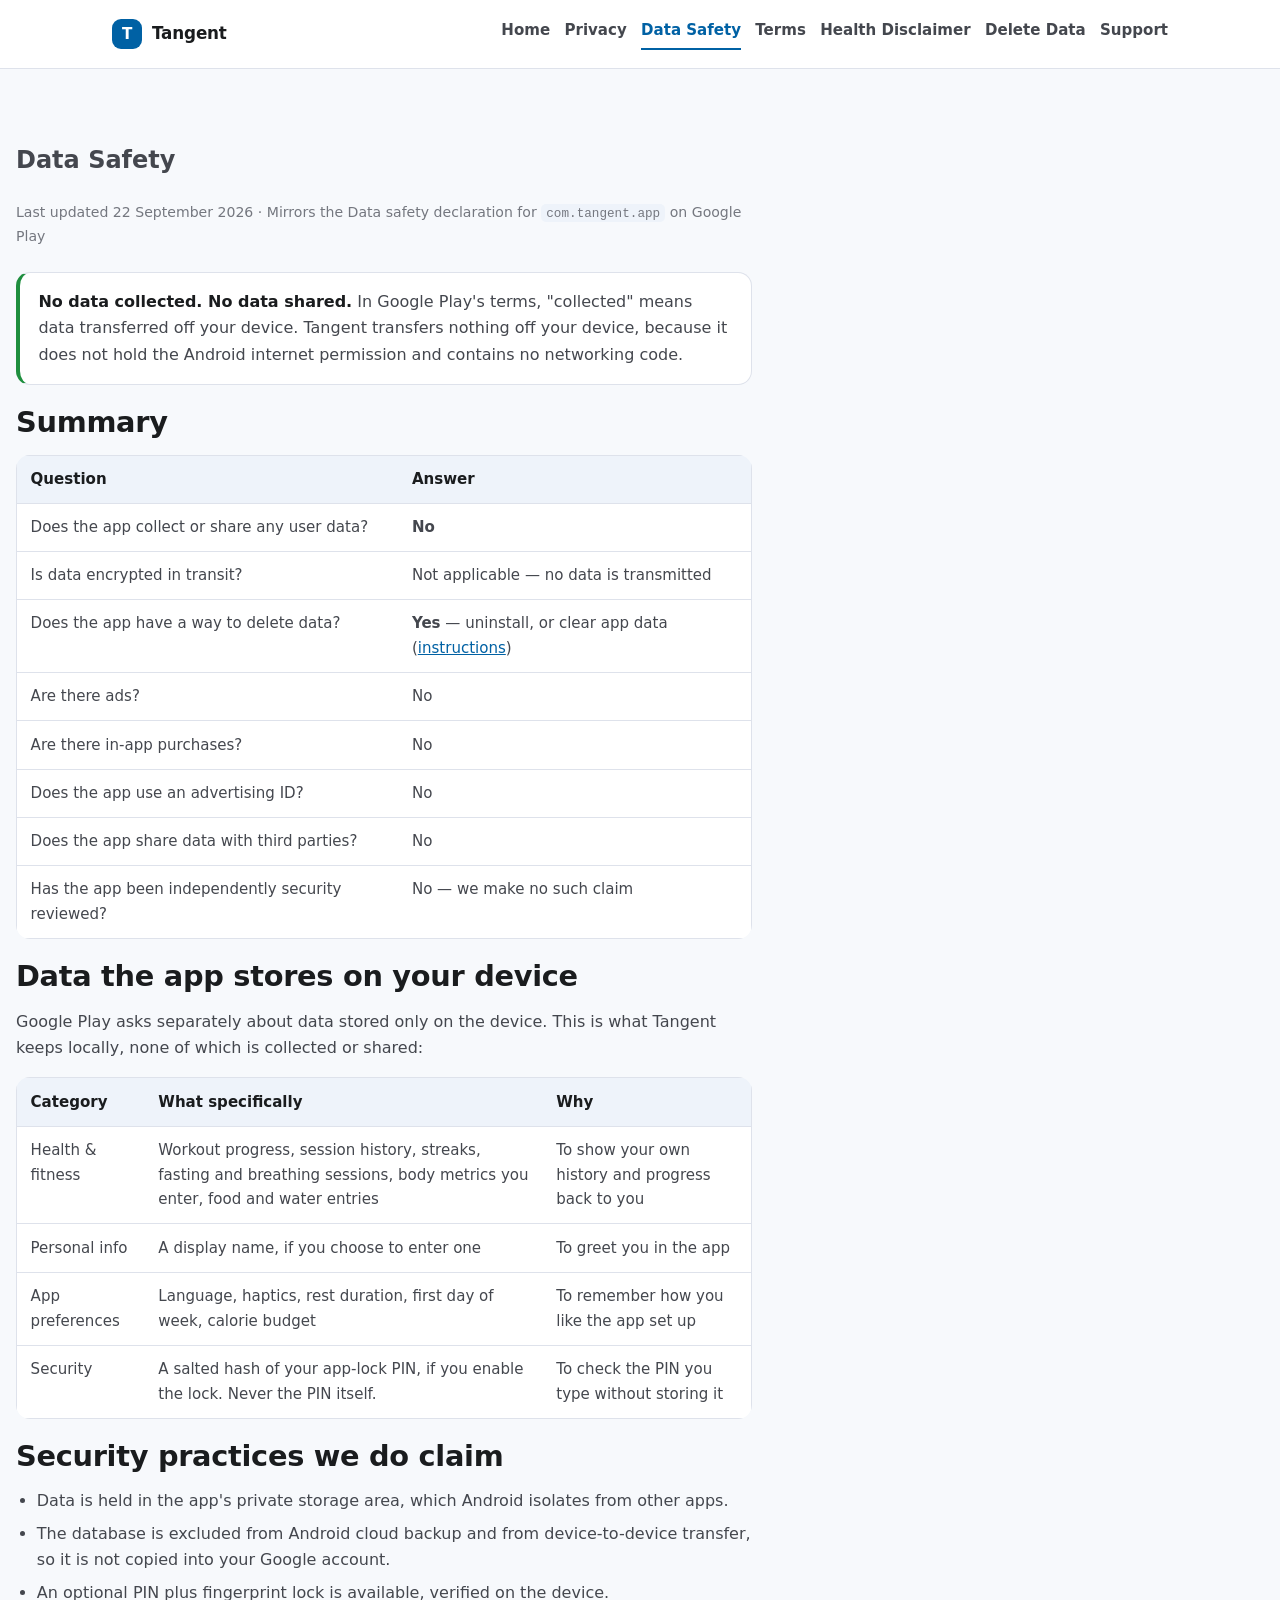
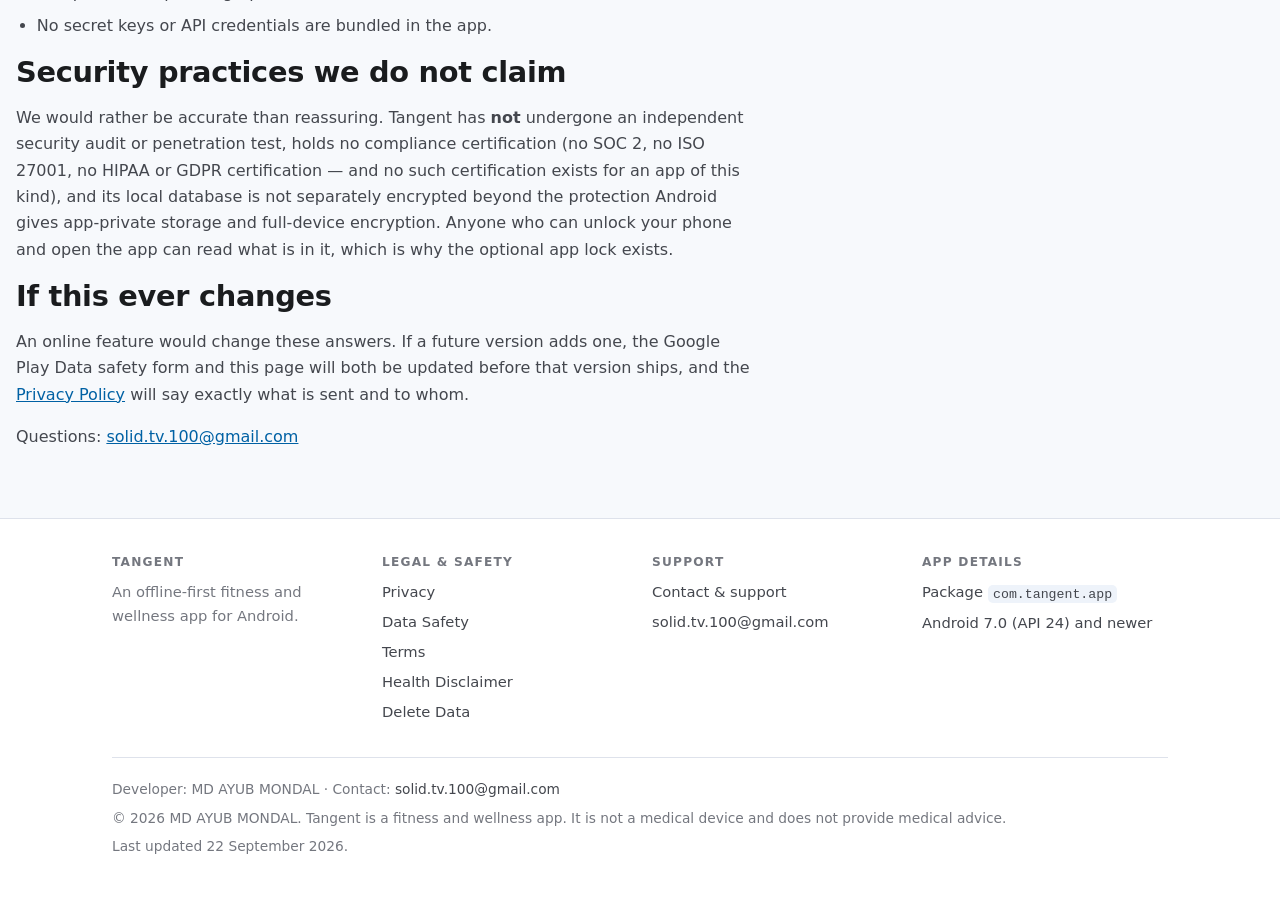
==== data-safety/index.html @ b375116d "Initial commit: Tangent public website Static site for the Tangent Fitness & Wellness Android app: h" ====
<!DOCTYPE html>
<html lang="en">
<head>
<meta charset="utf-8">
<meta name="viewport" content="width=device-width, initial-scale=1">
<title>Data Safety — Tangent Fitness & Wellness</title>
<meta name="description" content="The Google Play Data safety declaration for Tangent, explained: no data collected, no data shared, and exactly what the app stores on your device.">
<link rel="canonical" href="https://solidtv100-afk.github.io/tangent-website/data-safety/">
<meta name="author" content="MD AYUB MONDAL">
<meta name="theme-color" content="#0061a4">
<meta property="og:type" content="website">
<meta property="og:site_name" content="Tangent Fitness &amp; Wellness">
<meta property="og:title" content="Data Safety — Tangent Fitness & Wellness">
<meta property="og:description" content="The Google Play Data safety declaration for Tangent, explained: no data collected, no data shared, and exactly what the app stores on your device.">
<meta property="og:url" content="https://solidtv100-afk.github.io/tangent-website/data-safety/">
<meta name="twitter:card" content="summary">
<link rel="stylesheet" href="../assets/styles.css">
<link rel="icon" href="data:image/svg+xml,<svg xmlns='http://www.w3.org/2000/svg' viewBox='0 0 32 32'><rect width='32' height='32' rx='8' fill='%230061a4'/><text x='16' y='23' font-family='system-ui,sans-serif' font-size='19' font-weight='700' text-anchor='middle' fill='%23fff'>T</text></svg>">
</head>
<body>
<a class="skip-link" href="#main">Skip to main content</a>

<header class="site-header">
  <div class="wrap">
    <a class="brand" href="../">
      <span class="mark" aria-hidden="true">T</span>
      <span>Tangent<span class="sr-only"> Fitness &amp; Wellness</span></span>
    </a>
    <nav class="site-nav" aria-label="Main">
      <ul>
          <li><a href="../">Home</a></li>
          <li><a href="../privacy/">Privacy</a></li>
          <li><a href="../data-safety/" aria-current="page">Data Safety</a></li>
          <li><a href="../terms/">Terms</a></li>
          <li><a href="../disclaimer/">Health Disclaimer</a></li>
          <li><a href="../delete-data/">Delete Data</a></li>
          <li><a href="../support/">Support</a></li>
      </ul>
    </nav>
  </div>
</header>

<main id="main">

<section>
  <div class="wrap prose">
    <h1>Data Safety</h1>
    <p class="meta">Last updated 22 September 2026 &middot; Mirrors the Data safety declaration for <code>com.tangent.app</code> on Google Play</p>

    <div class="callout good">
      <p>
        <strong>No data collected. No data shared.</strong> In Google Play's
        terms, "collected" means data transferred off your device. Tangent
        transfers nothing off your device, because it does not hold the Android
        internet permission and contains no networking code.
      </p>
    </div>

    <h2>Summary</h2>
    <div class="table-scroll" role="region" aria-label="Data safety summary" tabindex="0">
      <table>
        <thead>
          <tr><th scope="col">Question</th><th scope="col">Answer</th></tr>
        </thead>
        <tbody>
          <tr><td>Does the app collect or share any user data?</td><td><strong>No</strong></td></tr>
          <tr><td>Is data encrypted in transit?</td><td>Not applicable &mdash; no data is transmitted</td></tr>
          <tr><td>Does the app have a way to delete data?</td><td><strong>Yes</strong> &mdash; uninstall, or clear app data (<a href="../delete-data/">instructions</a>)</td></tr>
          <tr><td>Are there ads?</td><td>No</td></tr>
          <tr><td>Are there in-app purchases?</td><td>No</td></tr>
          <tr><td>Does the app use an advertising ID?</td><td>No</td></tr>
          <tr><td>Does the app share data with third parties?</td><td>No</td></tr>
          <tr><td>Has the app been independently security reviewed?</td><td>No &mdash; we make no such claim</td></tr>
        </tbody>
      </table>
    </div>

    <h2>Data the app stores on your device</h2>
    <p>
      Google Play asks separately about data stored only on the device. This is
      what Tangent keeps locally, none of which is collected or shared:
    </p>
    <div class="table-scroll" role="region" aria-label="Data stored on your device" tabindex="0">
      <table>
        <thead>
          <tr><th scope="col">Category</th><th scope="col">What specifically</th><th scope="col">Why</th></tr>
        </thead>
        <tbody>
          <tr>
            <td>Health &amp; fitness</td>
            <td>Workout progress, session history, streaks, fasting and breathing sessions, body metrics you enter, food and water entries</td>
            <td>To show your own history and progress back to you</td>
          </tr>
          <tr>
            <td>Personal info</td>
            <td>A display name, if you choose to enter one</td>
            <td>To greet you in the app</td>
          </tr>
          <tr>
            <td>App preferences</td>
            <td>Language, haptics, rest duration, first day of week, calorie budget</td>
            <td>To remember how you like the app set up</td>
          </tr>
          <tr>
            <td>Security</td>
            <td>A salted hash of your app-lock PIN, if you enable the lock. Never the PIN itself.</td>
            <td>To check the PIN you type without storing it</td>
          </tr>
        </tbody>
      </table>
    </div>

    <h2>Security practices we do claim</h2>
    <ul>
      <li>Data is held in the app's private storage area, which Android isolates from other apps.</li>
      <li>The database is excluded from Android cloud backup and from device-to-device transfer, so it is not copied into your Google account.</li>
      <li>An optional PIN plus fingerprint lock is available, verified on the device.</li>
      <li>No secret keys or API credentials are bundled in the app.</li>
    </ul>

    <h2>Security practices we do not claim</h2>
    <p>
      We would rather be accurate than reassuring. Tangent has
      <strong>not</strong> undergone an independent security audit or
      penetration test, holds no compliance certification (no SOC 2, no ISO
      27001, no HIPAA or GDPR certification &mdash; and no such certification
      exists for an app of this kind), and its local database is not separately
      encrypted beyond the protection Android gives app-private storage and
      full-device encryption. Anyone who can unlock your phone and open the app
      can read what is in it, which is why the optional app lock exists.
    </p>

    <h2>If this ever changes</h2>
    <p>
      An online feature would change these answers. If a future version adds
      one, the Google Play Data safety form and this page will both be updated
      before that version ships, and the <a href="../privacy/">Privacy Policy</a>
      will say exactly what is sent and to whom.
    </p>

    <p>Questions: <a href="mailto:solid.tv.100@gmail.com">solid.tv.100@gmail.com</a></p>
  </div>
</section>

</main>

<footer class="site-footer">
  <div class="wrap">
    <div class="footer-grid">
      <div>
        <h2>Tangent</h2>
        <p style="margin:0;color:var(--ink-muted)">An offline-first fitness and wellness app for Android.</p>
      </div>
      <div>
        <h2>Legal &amp; safety</h2>
        <ul>
            <li><a href="../privacy/">Privacy</a></li>
            <li><a href="../data-safety/">Data Safety</a></li>
            <li><a href="../terms/">Terms</a></li>
            <li><a href="../disclaimer/">Health Disclaimer</a></li>
            <li><a href="../delete-data/">Delete Data</a></li>
        </ul>
      </div>
      <div>
        <h2>Support</h2>
        <ul>
          <li><a href="../support/">Contact &amp; support</a></li>
          <li><a href="mailto:solid.tv.100@gmail.com">solid.tv.100@gmail.com</a></li>
        </ul>
      </div>
      <div>
        <h2>App details</h2>
        <ul>
          <li>Package <code>com.tangent.app</code></li>
          <li>Android 7.0 (API 24) and newer</li>
        </ul>
      </div>
    </div>
    <div class="legal">
      <p>Developer: MD AYUB MONDAL &middot; Contact: <a href="mailto:solid.tv.100@gmail.com">solid.tv.100@gmail.com</a></p>
      <p>&copy; 2026 MD AYUB MONDAL. Tangent is a fitness and wellness app. It is not a medical device and does not provide medical advice.</p>
      <p>Last updated 22 September 2026.</p>
    </div>
  </div>
</footer>
</body>
</html>
---- assets/styles.css ----
/*
 * Tangent Fitness & Wellness — public site.
 *
 * One stylesheet, no build step, no web fonts and no JavaScript: every page is
 * a static document that renders on first paint. The palette is taken from the
 * app's own theme so the site and the product look like the same thing.
 */

:root {
  --canvas: #f7f9fc;
  --surface: #ffffff;
  --surface-alt: #eef3fa;
  --border: #dee2eb;
  --blue: #0061a4;
  --blue-dark: #00497d;
  --blue-light: #d1e4ff;
  --ink: #1a1c1e;
  --ink-2: #44474e;
  --ink-muted: #74777f;
  --success: #1e8e3e;
  --flame: #e65100;
  --radius: 14px;
  --radius-lg: 20px;
  --maxw: 68rem;
  --gutter: 1rem;
}

@media (prefers-color-scheme: dark) {
  :root:not([data-theme="light"]) {
    --canvas: #121417;
    --surface: #1a1c1e;
    --surface-alt: #22262b;
    --border: #33373d;
    --blue: #9ecaff;
    --blue-dark: #d1e4ff;
    --blue-light: #16324d;
    --ink: #e3e2e6;
    --ink-2: #c4c7cf;
    --ink-muted: #8e9199;
    --success: #6dd58c;
    --flame: #ffb59c;
  }
}

:root[data-theme="dark"] {
  --canvas: #121417;
  --surface: #1a1c1e;
  --surface-alt: #22262b;
  --border: #33373d;
  --blue: #9ecaff;
  --blue-dark: #d1e4ff;
  --blue-light: #16324d;
  --ink: #e3e2e6;
  --ink-2: #c4c7cf;
  --ink-muted: #8e9199;
  --success: #6dd58c;
  --flame: #ffb59c;
}

*, *::before, *::after { box-sizing: border-box; }

html { -webkit-text-size-adjust: 100%; scroll-behavior: smooth; }
@media (prefers-reduced-motion: reduce) {
  html { scroll-behavior: auto; }
}

body {
  margin: 0;
  background: var(--canvas);
  color: var(--ink-2);
  font-family: system-ui, -apple-system, "Segoe UI", Roboto, "Helvetica Neue", Arial, sans-serif;
  font-size: 1rem;
  line-height: 1.65;
  overflow-wrap: break-word;
}

/* Keyboard users need to see where they are. */
:where(a, button, summary, input):focus-visible {
  outline: 3px solid var(--blue);
  outline-offset: 2px;
  border-radius: 4px;
}

.skip-link {
  position: absolute;
  left: -9999px;
  top: 0;
  background: var(--blue);
  color: #fff;
  padding: 0.75rem 1rem;
  z-index: 100;
}
.skip-link:focus { left: 0; }

.wrap {
  width: 100%;
  max-width: var(--maxw);
  margin-inline: auto;
  padding-inline: var(--gutter);
}

/* ── header ────────────────────────────────────────────────────────────── */
.site-header {
  background: var(--surface);
  border-bottom: 1px solid var(--border);
  position: sticky;
  top: 0;
  z-index: 20;
}
.site-header .wrap {
  display: flex;
  flex-wrap: wrap;
  align-items: center;
  gap: 0.5rem 1.25rem;
  padding-block: 0.75rem;
}
.brand {
  display: inline-flex;
  align-items: center;
  gap: 0.6rem;
  font-weight: 800;
  font-size: 1.05rem;
  color: var(--ink);
  text-decoration: none;
  letter-spacing: -0.01em;
}
.brand .mark {
  width: 1.9rem;
  height: 1.9rem;
  flex: none;
  border-radius: 9px;
  background: var(--blue);
  color: #fff;
  display: grid;
  place-items: center;
  font-size: 0.95rem;
  font-weight: 900;
}
/* A wrapping row of links needs no toggle button and no script; six links fit
   on two lines at 320px and on one line from about 640px up. */
.site-nav ul {
  display: flex;
  flex-wrap: wrap;
  gap: 0.15rem 0.9rem;
  list-style: none;
  margin: 0;
  padding: 0;
}
.site-nav a {
  display: inline-block;
  padding: 0.35rem 0;
  color: var(--ink-2);
  text-decoration: none;
  font-size: 0.94rem;
  font-weight: 600;
  border-bottom: 2px solid transparent;
}
.site-nav a:hover { color: var(--blue); }
.site-nav a[aria-current="page"] {
  color: var(--blue);
  border-bottom-color: var(--blue);
}
@media (min-width: 46rem) {
  .site-nav { margin-left: auto; }
}

/* ── hero ──────────────────────────────────────────────────────────────── */
.hero {
  padding-block: clamp(2.5rem, 7vw, 4.5rem);
  background: linear-gradient(180deg, var(--blue-light) 0%, var(--canvas) 100%);
  border-bottom: 1px solid var(--border);
}
.hero h1 {
  margin: 0 0 0.75rem;
  font-size: clamp(1.9rem, 6vw, 3rem);
  line-height: 1.12;
  letter-spacing: -0.02em;
  color: var(--ink);
}
.hero .lede {
  margin: 0 0 1.5rem;
  font-size: clamp(1.02rem, 2.4vw, 1.2rem);
  max-width: 46rem;
  color: var(--ink-2);
}
.eyebrow {
  display: inline-block;
  margin-bottom: 0.9rem;
  font-size: 0.74rem;
  font-weight: 800;
  letter-spacing: 0.12em;
  text-transform: uppercase;
  color: var(--blue-dark);
}

.actions { display: flex; flex-wrap: wrap; gap: 0.75rem; }
.btn {
  display: inline-flex;
  align-items: center;
  justify-content: center;
  min-height: 2.9rem;
  padding: 0.6rem 1.35rem;
  border-radius: 999px;
  font-weight: 700;
  font-size: 0.97rem;
  text-decoration: none;
  border: 2px solid transparent;
  cursor: pointer;
}
.btn-primary { background: var(--blue); color: #fff; }
.btn-primary:hover { background: var(--blue-dark); }
:root[data-theme="dark"] .btn-primary,
:root:not([data-theme="light"]) .btn-primary { color: #06243c; }
.btn-ghost {
  background: transparent;
  color: var(--blue);
  border-color: var(--border);
}
.btn-ghost:hover { border-color: var(--blue); }

/* ── content ───────────────────────────────────────────────────────────── */
main { display: block; }
section { padding-block: clamp(2rem, 5vw, 3.25rem); }
section + section { border-top: 1px solid var(--border); }

h2 {
  font-size: clamp(1.35rem, 3.6vw, 1.8rem);
  line-height: 1.25;
  letter-spacing: -0.01em;
  color: var(--ink);
  margin: 0 0 0.85rem;
}
h3 {
  font-size: 1.08rem;
  color: var(--ink);
  margin: 1.75rem 0 0.4rem;
}
p { margin: 0 0 1rem; }
a { color: var(--blue); }

ul, ol { margin: 0 0 1rem; padding-left: 1.3rem; }
li { margin-bottom: 0.4rem; }

.grid {
  display: grid;
  gap: 1rem;
  grid-template-columns: repeat(auto-fit, minmax(min(100%, 15.5rem), 1fr));
}
.card {
  background: var(--surface);
  border: 1px solid var(--border);
  border-radius: var(--radius-lg);
  padding: 1.25rem;
}
.card h3 { margin-top: 0; }
.card p:last-child { margin-bottom: 0; }
.card .ico { font-size: 1.5rem; line-height: 1; display: block; margin-bottom: 0.6rem; }

/* A claim the reader can check beats a claim they have to trust. */
.callout {
  background: var(--surface);
  border: 1px solid var(--border);
  border-left: 4px solid var(--blue);
  border-radius: var(--radius);
  padding: 1rem 1.15rem;
  margin: 0 0 1.25rem;
}
.callout.warn { border-left-color: var(--flame); }
.callout.good { border-left-color: var(--success); }
.callout > :last-child { margin-bottom: 0; }
.callout strong { color: var(--ink); }

.table-scroll { overflow-x: auto; margin-bottom: 1.25rem; }
table {
  width: 100%;
  border-collapse: collapse;
  font-size: 0.94rem;
  background: var(--surface);
  border: 1px solid var(--border);
  border-radius: var(--radius);
}
caption {
  caption-side: top;
  text-align: left;
  font-size: 0.86rem;
  color: var(--ink-muted);
  padding-bottom: 0.5rem;
}
th, td {
  text-align: left;
  padding: 0.7rem 0.85rem;
  border-bottom: 1px solid var(--border);
  vertical-align: top;
}
th { color: var(--ink); font-weight: 700; background: var(--surface-alt); }
tbody tr:last-child td { border-bottom: none; }

code, .mono {
  font-family: ui-monospace, SFMono-Regular, Menlo, Consolas, monospace;
  font-size: 0.9em;
  background: var(--surface-alt);
  padding: 0.12em 0.4em;
  border-radius: 5px;
}

.meta {
  font-size: 0.88rem;
  color: var(--ink-muted);
  margin-bottom: 1.5rem;
}
/* A comfortable measure for long text, but left-aligned: `.wrap` centres its
   own box, so a narrower `.prose` inside it used to re-centre and sit inboard
   of every full-width section above it, breaking the left rail down the page. */
.prose { max-width: 48rem; margin-inline: 0 auto; }

/* ── footer ────────────────────────────────────────────────────────────── */
.site-footer {
  background: var(--surface);
  border-top: 1px solid var(--border);
  padding-block: 2.25rem;
  font-size: 0.92rem;
}
.footer-grid {
  display: grid;
  gap: 1.5rem;
  grid-template-columns: repeat(auto-fit, minmax(min(100%, 13rem), 1fr));
}
.site-footer h2 {
  font-size: 0.76rem;
  letter-spacing: 0.1em;
  text-transform: uppercase;
  color: var(--ink-muted);
  margin-bottom: 0.6rem;
}
.site-footer ul { list-style: none; padding: 0; margin: 0; }
.site-footer li { margin-bottom: 0.35rem; }
.site-footer a { color: var(--ink-2); text-decoration: none; }
.site-footer a:hover { color: var(--blue); text-decoration: underline; }
.legal {
  margin-top: 1.75rem;
  padding-top: 1.25rem;
  border-top: 1px solid var(--border);
  color: var(--ink-muted);
  font-size: 0.86rem;
}
.legal p { margin-bottom: 0.35rem; }

/* Visually hidden but available to screen readers. */
.sr-only {
  position: absolute;
  width: 1px; height: 1px;
  padding: 0; margin: -1px;
  overflow: hidden;
  clip: rect(0 0 0 0);
  white-space: nowrap;
  border: 0;
}

/* A scrollable table is focusable, so give it a visible boundary and let it
   breathe less on a narrow screen — a 3-column table at 320px needs the room
   more than it needs the padding. */
.table-scroll {
  border-radius: var(--radius);
}
.table-scroll:focus-visible {
  outline: 3px solid var(--blue);
  outline-offset: 2px;
}
@media (max-width: 26rem) {
  th, td { padding: 0.55rem 0.6rem; }
  table { font-size: 0.88rem; }
}
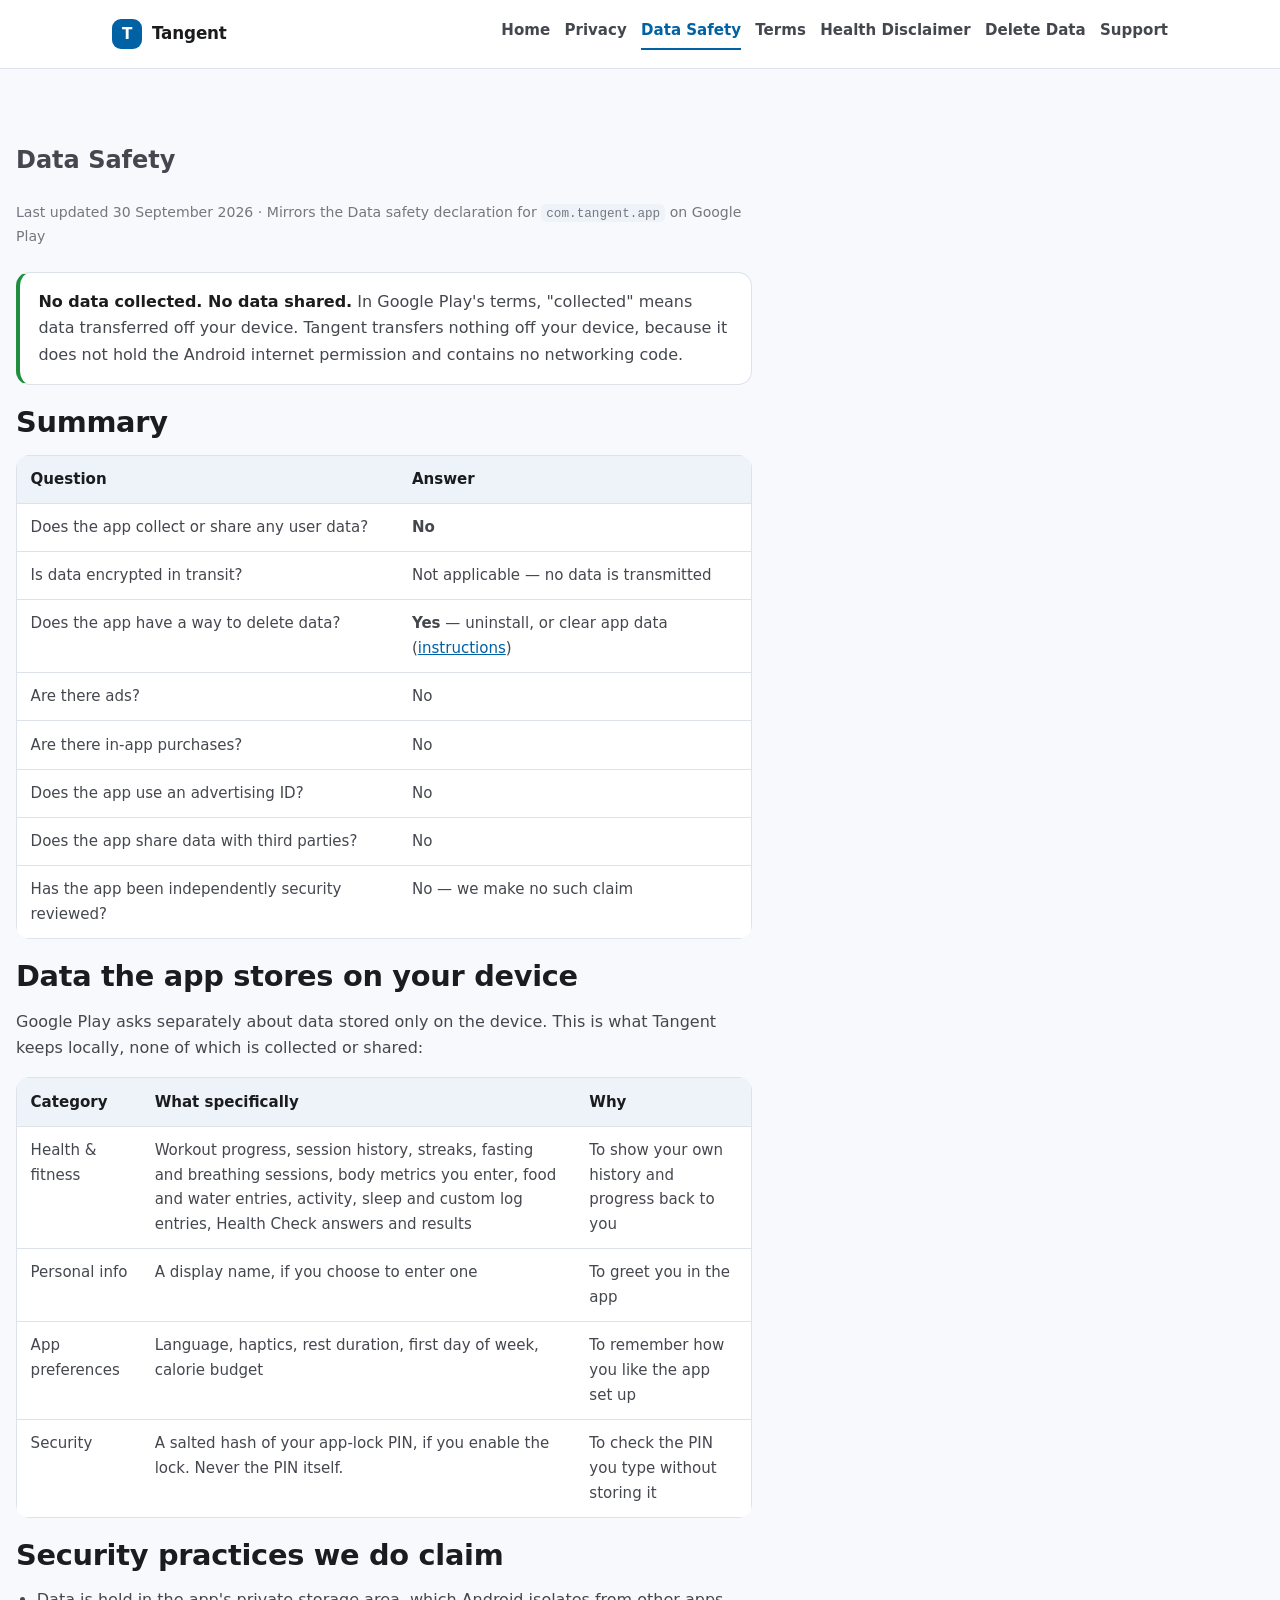
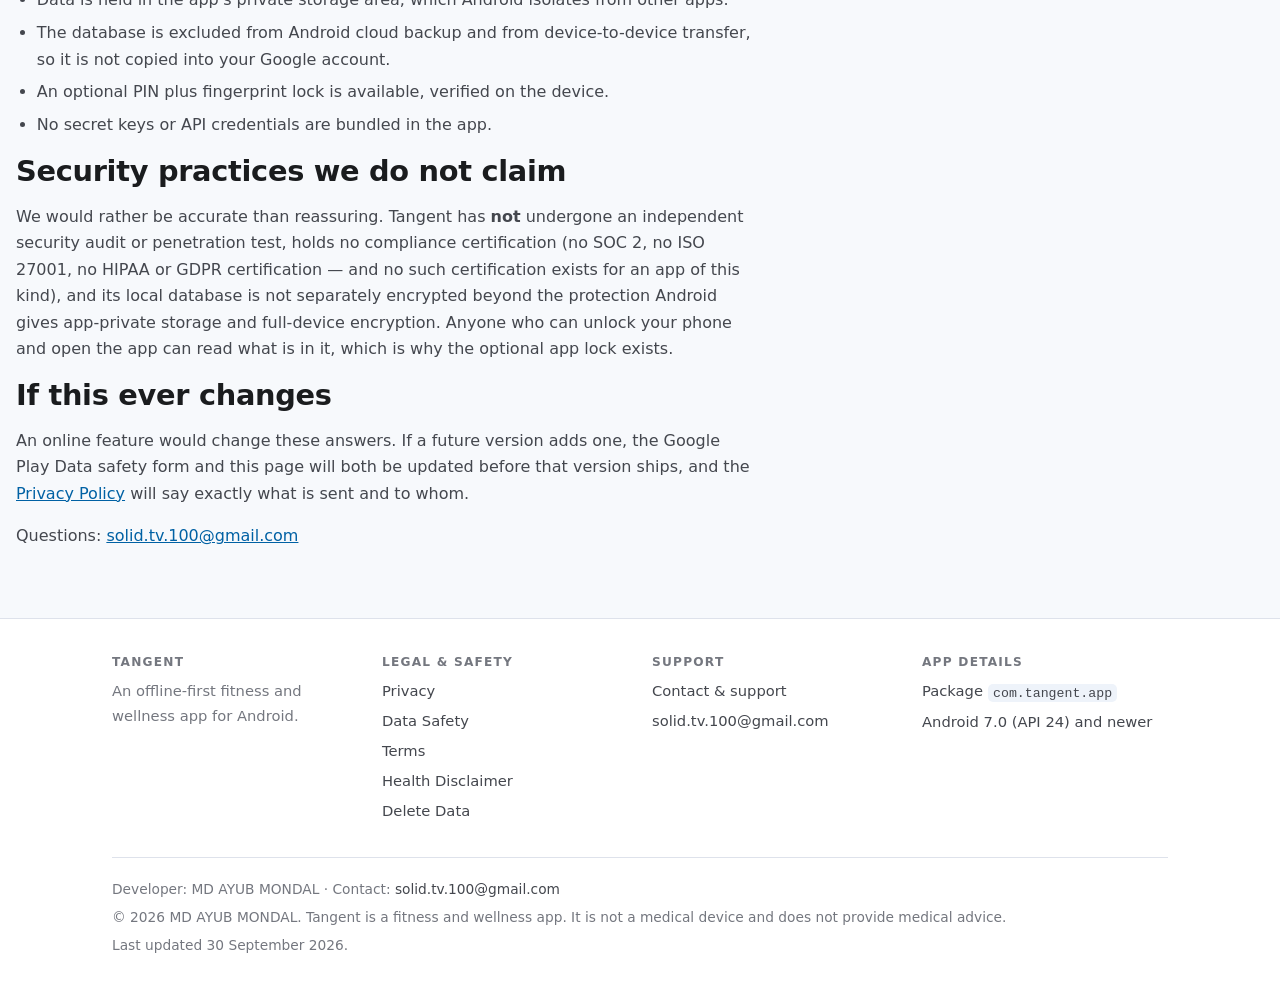
==== commit e1344787: "Privacy, data safety and disclaimer: add Health Checks and activity/sleep/custom logs Sync the gener" ====
--- a/data-safety/index.html
+++ b/data-safety/index.html
@@ -45,7 +45,7 @@
 <section>
   <div class="wrap prose">
     <h1>Data Safety</h1>
-    <p class="meta">Last updated 22 September 2026 &middot; Mirrors the Data safety declaration for <code>com.tangent.app</code> on Google Play</p>
+    <p class="meta">Last updated 30 September 2026 &middot; Mirrors the Data safety declaration for <code>com.tangent.app</code> on Google Play</p>
 
     <div class="callout good">
       <p>
@@ -88,7 +88,7 @@
         <tbody>
           <tr>
             <td>Health &amp; fitness</td>
-            <td>Workout progress, session history, streaks, fasting and breathing sessions, body metrics you enter, food and water entries</td>
+            <td>Workout progress, session history, streaks, fasting and breathing sessions, body metrics you enter, food and water entries, activity, sleep and custom log entries, Health Check answers and results</td>
             <td>To show your own history and progress back to you</td>
           </tr>
           <tr>
@@ -179,7 +179,7 @@
     <div class="legal">
       <p>Developer: MD AYUB MONDAL &middot; Contact: <a href="mailto:solid.tv.100@gmail.com">solid.tv.100@gmail.com</a></p>
       <p>&copy; 2026 MD AYUB MONDAL. Tangent is a fitness and wellness app. It is not a medical device and does not provide medical advice.</p>
-      <p>Last updated 22 September 2026.</p>
+      <p>Last updated 30 September 2026.</p>
     </div>
   </div>
 </footer>
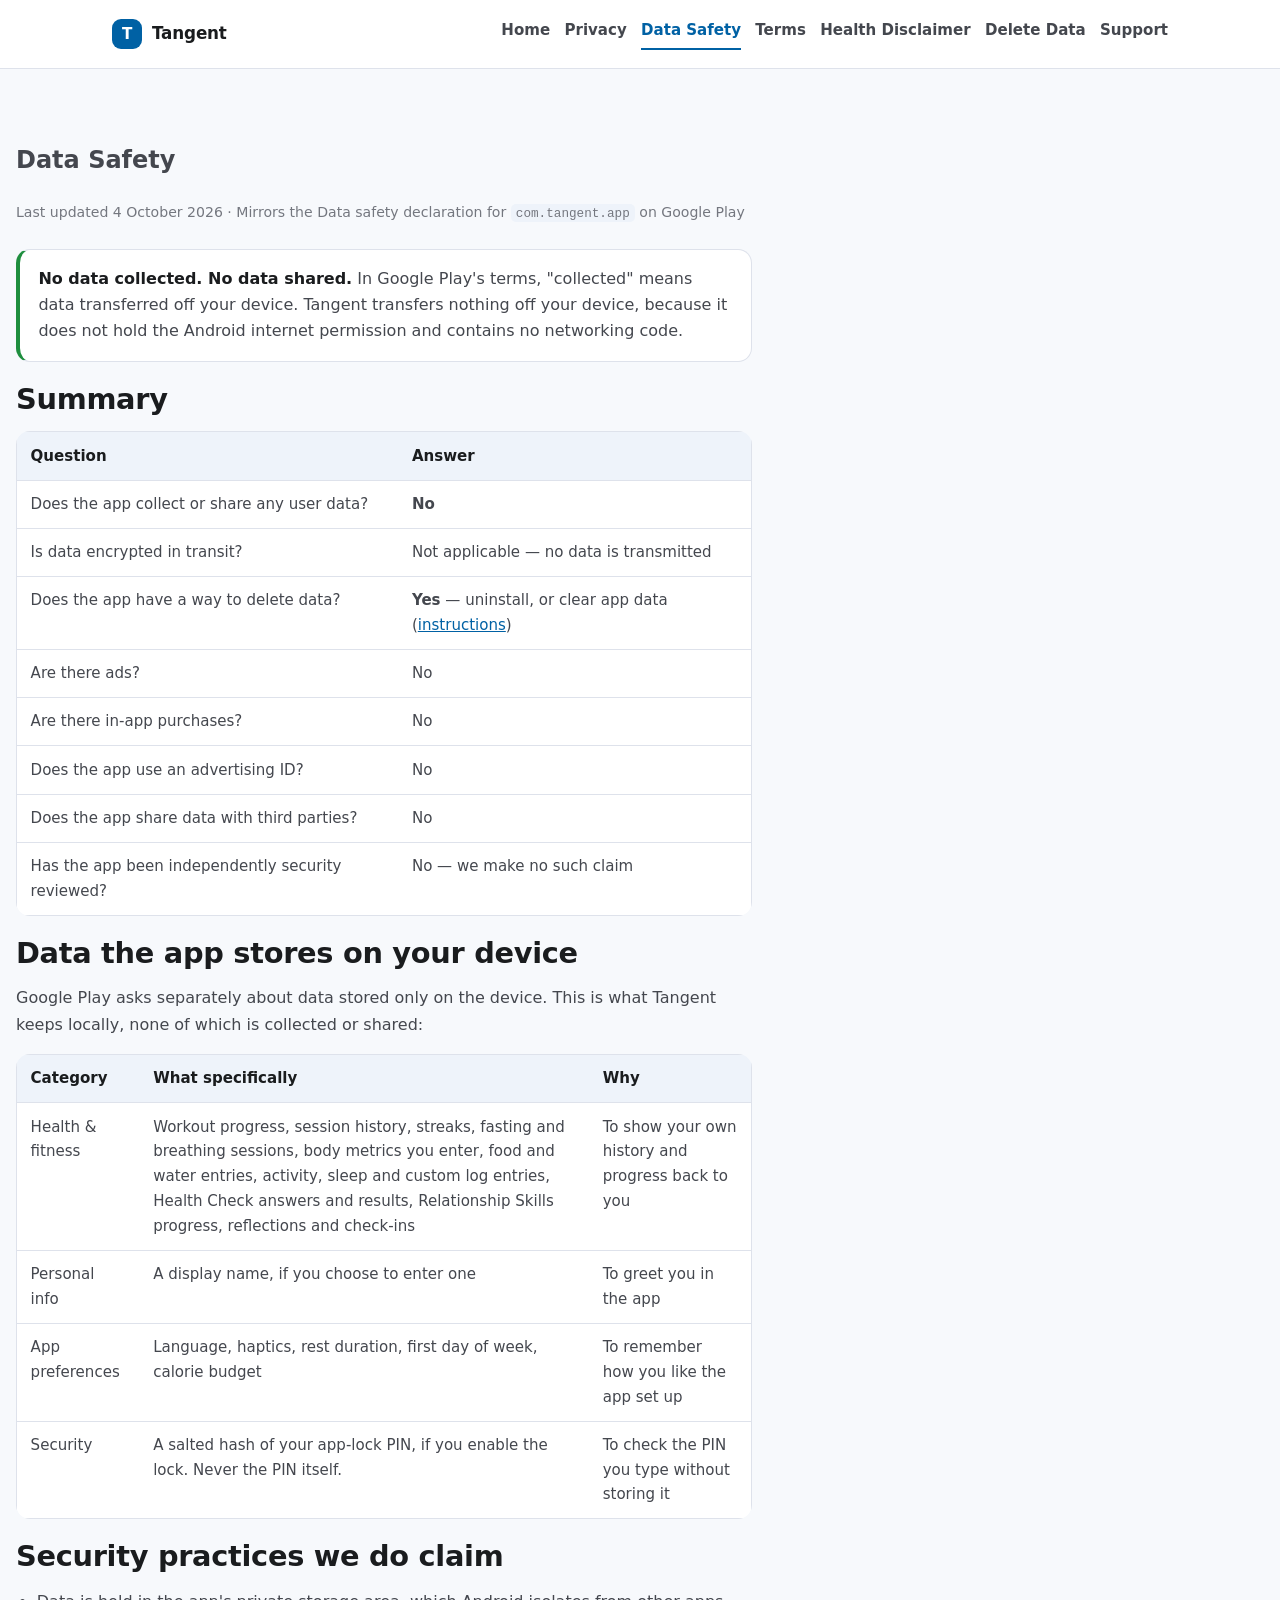
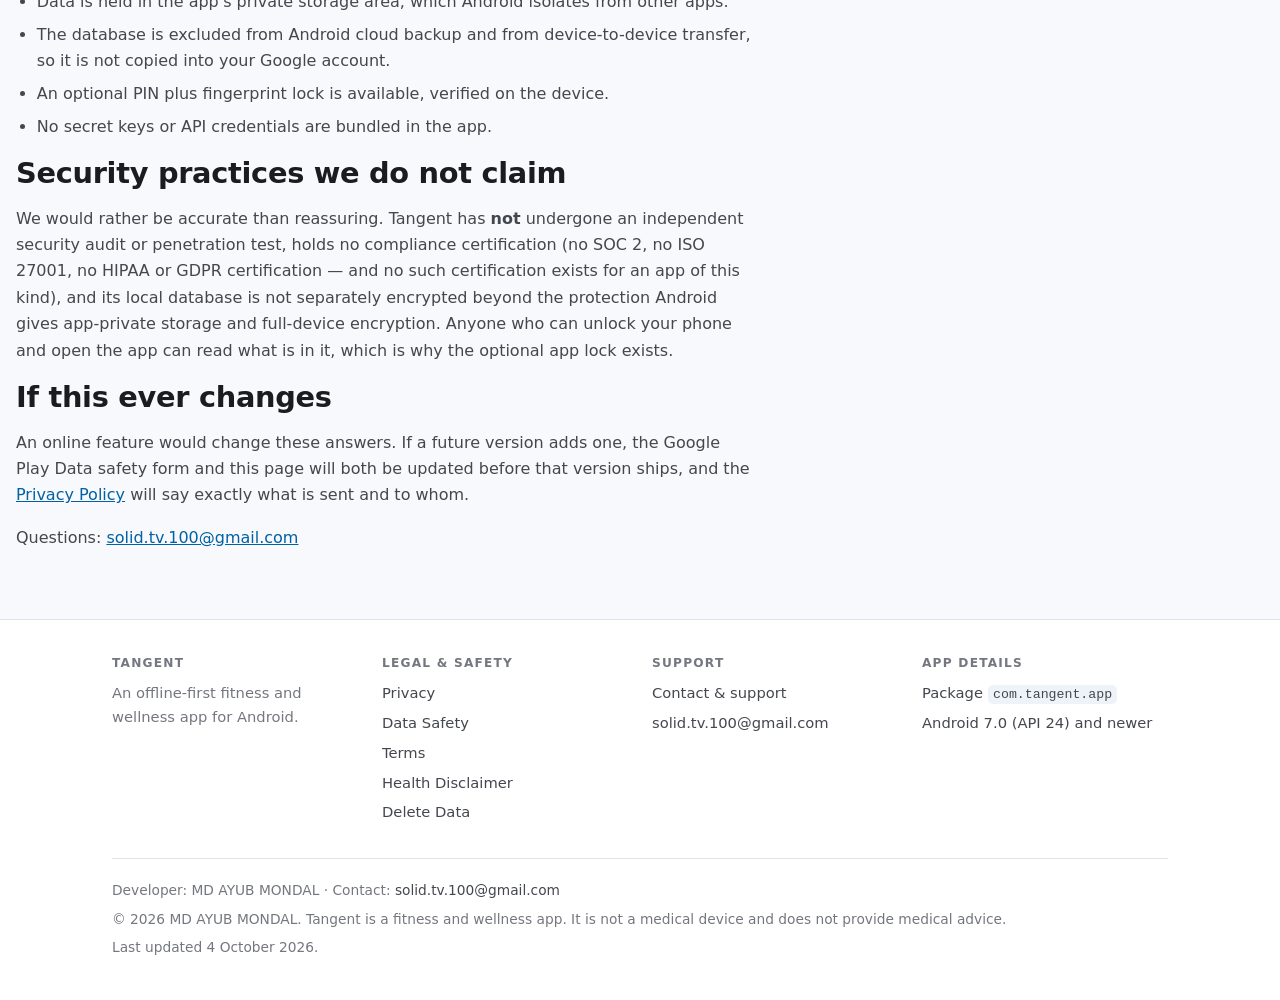
==== commit 8219b779: "Privacy, data safety and disclaimer: add Relationship Skills List the Relationship Skills programme'" ====
--- a/data-safety/index.html
+++ b/data-safety/index.html
@@ -45,7 +45,7 @@
 <section>
   <div class="wrap prose">
     <h1>Data Safety</h1>
-    <p class="meta">Last updated 30 September 2026 &middot; Mirrors the Data safety declaration for <code>com.tangent.app</code> on Google Play</p>
+    <p class="meta">Last updated 4 October 2026 &middot; Mirrors the Data safety declaration for <code>com.tangent.app</code> on Google Play</p>
 
     <div class="callout good">
       <p>
@@ -88,7 +88,7 @@
         <tbody>
           <tr>
             <td>Health &amp; fitness</td>
-            <td>Workout progress, session history, streaks, fasting and breathing sessions, body metrics you enter, food and water entries, activity, sleep and custom log entries, Health Check answers and results</td>
+            <td>Workout progress, session history, streaks, fasting and breathing sessions, body metrics you enter, food and water entries, activity, sleep and custom log entries, Health Check answers and results, Relationship Skills progress, reflections and check-ins</td>
             <td>To show your own history and progress back to you</td>
           </tr>
           <tr>
@@ -179,7 +179,7 @@
     <div class="legal">
       <p>Developer: MD AYUB MONDAL &middot; Contact: <a href="mailto:solid.tv.100@gmail.com">solid.tv.100@gmail.com</a></p>
       <p>&copy; 2026 MD AYUB MONDAL. Tangent is a fitness and wellness app. It is not a medical device and does not provide medical advice.</p>
-      <p>Last updated 30 September 2026.</p>
+      <p>Last updated 4 October 2026.</p>
     </div>
   </div>
 </footer>
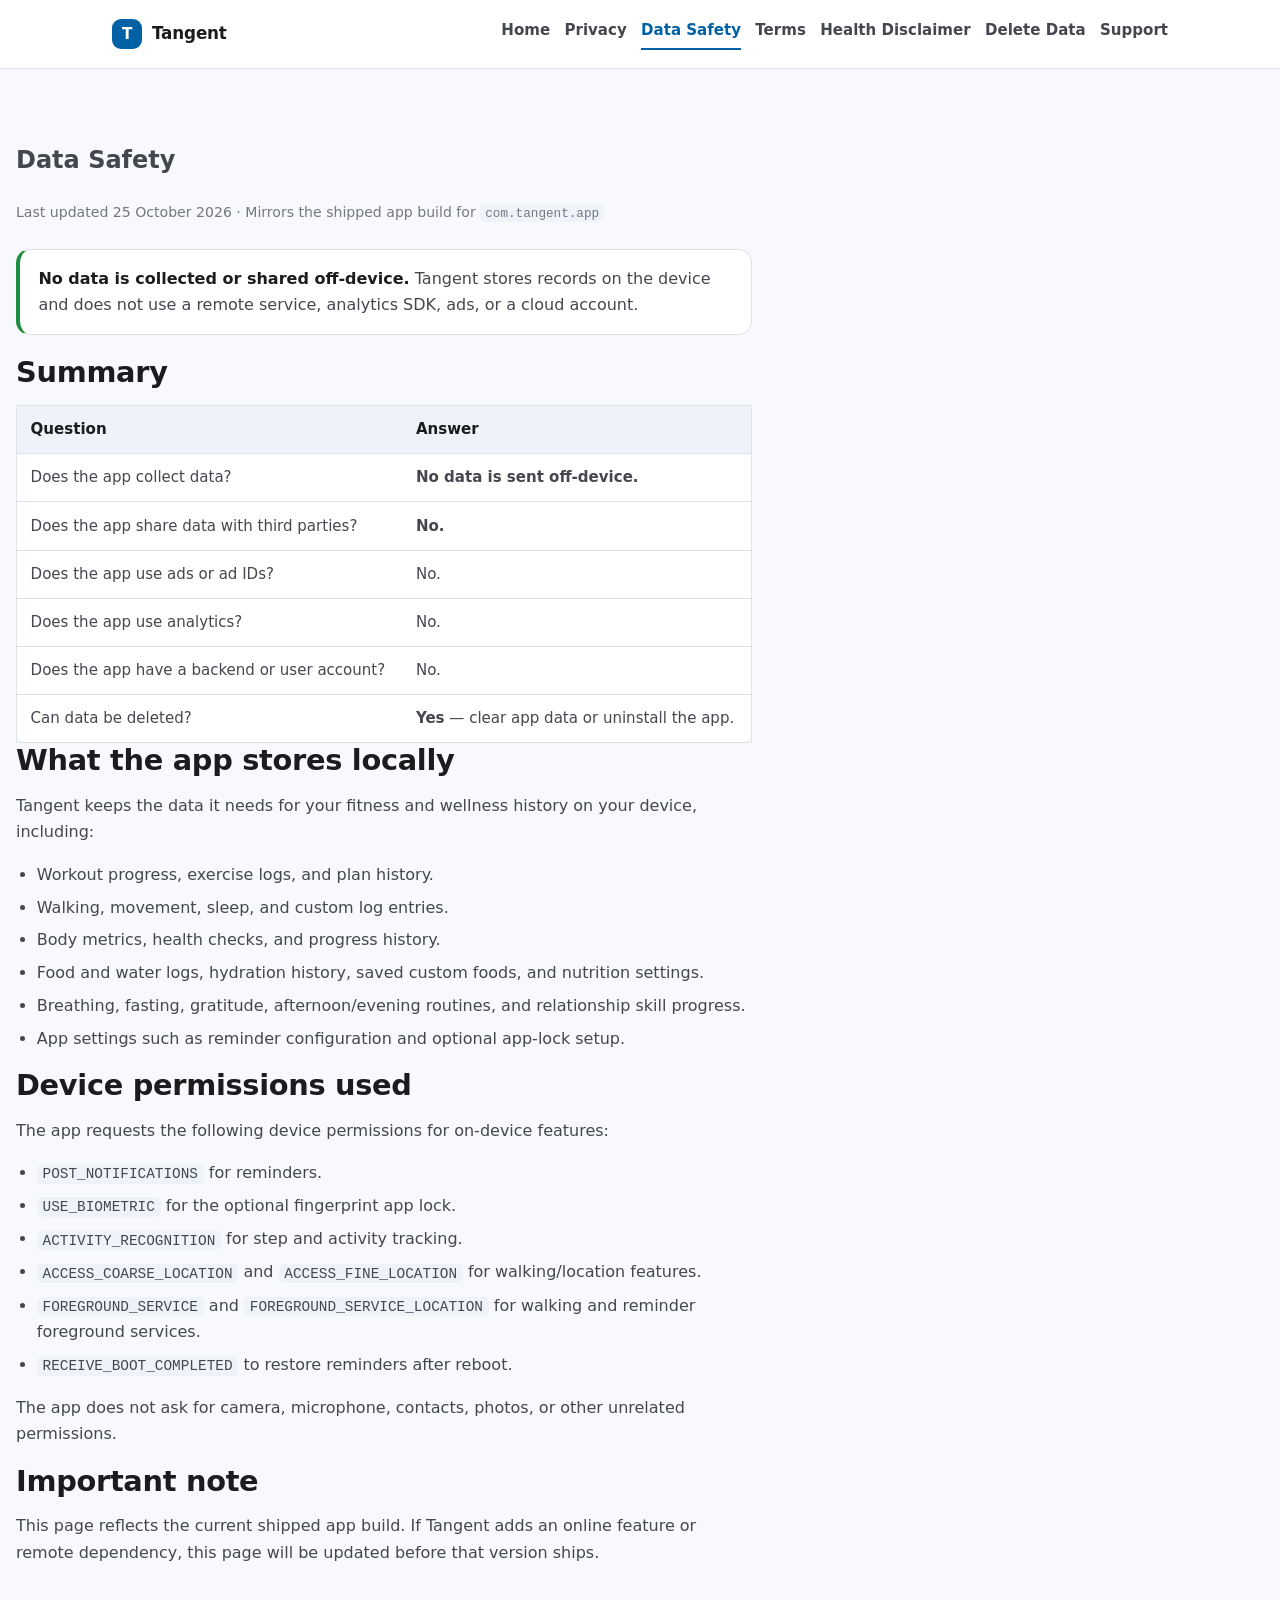
==== commit 805b10d8: "Update the data safety page to reflect the current local-only app behavior and actual permission lis" ====
--- a/data-safety/index.html
+++ b/data-safety/index.html
@@ -4,22 +4,21 @@
 <meta charset="utf-8">
 <meta name="viewport" content="width=device-width, initial-scale=1">
 <title>Data Safety — Tangent Fitness & Wellness</title>
-<meta name="description" content="The Google Play Data safety declaration for Tangent, explained: no data collected, no data shared, and exactly what the app stores on your device.">
+<meta name="description" content="Tangent stores data locally on your device. It does not collect or share data off-device and does not use ads, analytics, or a remote backend.">
 <link rel="canonical" href="https://solidtv100-afk.github.io/tangent-website/data-safety/">
 <meta name="author" content="MD AYUB MONDAL">
 <meta name="theme-color" content="#0061a4">
 <meta property="og:type" content="website">
 <meta property="og:site_name" content="Tangent Fitness &amp; Wellness">
 <meta property="og:title" content="Data Safety — Tangent Fitness & Wellness">
-<meta property="og:description" content="The Google Play Data safety declaration for Tangent, explained: no data collected, no data shared, and exactly what the app stores on your device.">
+<meta property="og:description" content="Tangent stores data locally on your device. It does not collect or share data off-device and does not use ads, analytics, or a remote backend.">
 <meta property="og:url" content="https://solidtv100-afk.github.io/tangent-website/data-safety/">
 <meta name="twitter:card" content="summary">
 <link rel="stylesheet" href="../assets/styles.css">
-<link rel="icon" href="data:image/svg+xml,<svg xmlns='http://www.w3.org/2000/svg' viewBox='0 0 32 32'><rect width='32' height='32' rx='8' fill='%230061a4'/><text x='16' y='23' font-family='system-ui,sans-serif' font-size='19' font-weight='700' text-anchor='middle' fill='%23fff'>T</text></svg>">
+<link rel="icon" href="data:image/svg+xml,<svg xmlns='http://www.w3.org/2000/svg' viewBox='0 0 32 32'><rect width='32' height='32' rx='8' fill='%230061a4'/><text x='16' y='23' font-family='system-ui, sans-serif' font-size='18' font-weight='700' fill='white'>T</text></svg>">
 </head>
 <body>
 <a class="skip-link" href="#main">Skip to main content</a>
-
 <header class="site-header">
   <div class="wrap">
     <a class="brand" href="../">
@@ -28,160 +27,78 @@
     </a>
     <nav class="site-nav" aria-label="Main">
       <ul>
-          <li><a href="../">Home</a></li>
-          <li><a href="../privacy/">Privacy</a></li>
-          <li><a href="../data-safety/" aria-current="page">Data Safety</a></li>
-          <li><a href="../terms/">Terms</a></li>
-          <li><a href="../disclaimer/">Health Disclaimer</a></li>
-          <li><a href="../delete-data/">Delete Data</a></li>
-          <li><a href="../support/">Support</a></li>
+        <li><a href="../">Home</a></li>
+        <li><a href="../privacy/">Privacy</a></li>
+        <li><a href="../data-safety/" aria-current="page">Data Safety</a></li>
+        <li><a href="../terms/">Terms</a></li>
+        <li><a href="../disclaimer/">Health Disclaimer</a></li>
+        <li><a href="../delete-data/">Delete Data</a></li>
+        <li><a href="../support/">Support</a></li>
       </ul>
     </nav>
   </div>
 </header>
 
 <main id="main">
-
 <section>
   <div class="wrap prose">
     <h1>Data Safety</h1>
-    <p class="meta">Last updated 4 October 2026 &middot; Mirrors the Data safety declaration for <code>com.tangent.app</code> on Google Play</p>
+    <p class="meta">Last updated 25 October 2026 &middot; Mirrors the shipped app build for <code>com.tangent.app</code></p>
 
     <div class="callout good">
       <p>
-        <strong>No data collected. No data shared.</strong> In Google Play's
-        terms, "collected" means data transferred off your device. Tangent
-        transfers nothing off your device, because it does not hold the Android
-        internet permission and contains no networking code.
+        <strong>No data is collected or shared off-device.</strong> Tangent stores
+        records on the device and does not use a remote service, analytics SDK,
+        ads, or a cloud account.
       </p>
     </div>
 
     <h2>Summary</h2>
-    <div class="table-scroll" role="region" aria-label="Data safety summary" tabindex="0">
-      <table>
-        <thead>
-          <tr><th scope="col">Question</th><th scope="col">Answer</th></tr>
-        </thead>
-        <tbody>
-          <tr><td>Does the app collect or share any user data?</td><td><strong>No</strong></td></tr>
-          <tr><td>Is data encrypted in transit?</td><td>Not applicable &mdash; no data is transmitted</td></tr>
-          <tr><td>Does the app have a way to delete data?</td><td><strong>Yes</strong> &mdash; uninstall, or clear app data (<a href="../delete-data/">instructions</a>)</td></tr>
-          <tr><td>Are there ads?</td><td>No</td></tr>
-          <tr><td>Are there in-app purchases?</td><td>No</td></tr>
-          <tr><td>Does the app use an advertising ID?</td><td>No</td></tr>
-          <tr><td>Does the app share data with third parties?</td><td>No</td></tr>
-          <tr><td>Has the app been independently security reviewed?</td><td>No &mdash; we make no such claim</td></tr>
-        </tbody>
-      </table>
-    </div>
+    <table>
+      <thead>
+        <tr><th scope="col">Question</th><th scope="col">Answer</th></tr>
+      </thead>
+      <tbody>
+        <tr><td>Does the app collect data?</td><td><strong>No data is sent off-device.</strong></td></tr>
+        <tr><td>Does the app share data with third parties?</td><td><strong>No.</strong></td></tr>
+        <tr><td>Does the app use ads or ad IDs?</td><td>No.</td></tr>
+        <tr><td>Does the app use analytics?</td><td>No.</td></tr>
+        <tr><td>Does the app have a backend or user account?</td><td>No.</td></tr>
+        <tr><td>Can data be deleted?</td><td><strong>Yes</strong> — clear app data or uninstall the app.</td></tr>
+      </tbody>
+    </table>
 
-    <h2>Data the app stores on your device</h2>
-    <p>
-      Google Play asks separately about data stored only on the device. This is
-      what Tangent keeps locally, none of which is collected or shared:
-    </p>
-    <div class="table-scroll" role="region" aria-label="Data stored on your device" tabindex="0">
-      <table>
-        <thead>
-          <tr><th scope="col">Category</th><th scope="col">What specifically</th><th scope="col">Why</th></tr>
-        </thead>
-        <tbody>
-          <tr>
-            <td>Health &amp; fitness</td>
-            <td>Workout progress, session history, streaks, fasting and breathing sessions, body metrics you enter, food and water entries, activity, sleep and custom log entries, Health Check answers and results, Relationship Skills progress, reflections and check-ins</td>
-            <td>To show your own history and progress back to you</td>
-          </tr>
-          <tr>
-            <td>Personal info</td>
-            <td>A display name, if you choose to enter one</td>
-            <td>To greet you in the app</td>
-          </tr>
-          <tr>
-            <td>App preferences</td>
-            <td>Language, haptics, rest duration, first day of week, calorie budget</td>
-            <td>To remember how you like the app set up</td>
-          </tr>
-          <tr>
-            <td>Security</td>
-            <td>A salted hash of your app-lock PIN, if you enable the lock. Never the PIN itself.</td>
-            <td>To check the PIN you type without storing it</td>
-          </tr>
-        </tbody>
-      </table>
-    </div>
-
-    <h2>Security practices we do claim</h2>
+    <h2>What the app stores locally</h2>
+    <p>Tangent keeps the data it needs for your fitness and wellness history on your device, including:</p>
     <ul>
-      <li>Data is held in the app's private storage area, which Android isolates from other apps.</li>
-      <li>The database is excluded from Android cloud backup and from device-to-device transfer, so it is not copied into your Google account.</li>
-      <li>An optional PIN plus fingerprint lock is available, verified on the device.</li>
-      <li>No secret keys or API credentials are bundled in the app.</li>
+      <li>Workout progress, exercise logs, and plan history.</li>
+      <li>Walking, movement, sleep, and custom log entries.</li>
+      <li>Body metrics, health checks, and progress history.</li>
+      <li>Food and water logs, hydration history, saved custom foods, and nutrition settings.</li>
+      <li>Breathing, fasting, gratitude, afternoon/evening routines, and relationship skill progress.</li>
+      <li>App settings such as reminder configuration and optional app-lock setup.</li>
     </ul>
 
-    <h2>Security practices we do not claim</h2>
+    <h2>Device permissions used</h2>
+    <p>The app requests the following device permissions for on-device features:</p>
+    <ul>
+      <li><code>POST_NOTIFICATIONS</code> for reminders.</li>
+      <li><code>USE_BIOMETRIC</code> for the optional fingerprint app lock.</li>
+      <li><code>ACTIVITY_RECOGNITION</code> for step and activity tracking.</li>
+      <li><code>ACCESS_COARSE_LOCATION</code> and <code>ACCESS_FINE_LOCATION</code> for walking/location features.</li>
+      <li><code>FOREGROUND_SERVICE</code> and <code>FOREGROUND_SERVICE_LOCATION</code> for walking and reminder foreground services.</li>
+      <li><code>RECEIVE_BOOT_COMPLETED</code> to restore reminders after reboot.</li>
+    </ul>
+    <p>The app does not ask for camera, microphone, contacts, photos, or other unrelated permissions.</p>
+
+    <h2>Important note</h2>
     <p>
-      We would rather be accurate than reassuring. Tangent has
-      <strong>not</strong> undergone an independent security audit or
-      penetration test, holds no compliance certification (no SOC 2, no ISO
-      27001, no HIPAA or GDPR certification &mdash; and no such certification
-      exists for an app of this kind), and its local database is not separately
-      encrypted beyond the protection Android gives app-private storage and
-      full-device encryption. Anyone who can unlock your phone and open the app
-      can read what is in it, which is why the optional app lock exists.
+      This page reflects the current shipped app build. If Tangent adds an online
+      feature or remote dependency, this page will be updated before that version
+      ships.
     </p>
-
-    <h2>If this ever changes</h2>
-    <p>
-      An online feature would change these answers. If a future version adds
-      one, the Google Play Data safety form and this page will both be updated
-      before that version ships, and the <a href="../privacy/">Privacy Policy</a>
-      will say exactly what is sent and to whom.
-    </p>
-
-    <p>Questions: <a href="mailto:solid.tv.100@gmail.com">solid.tv.100@gmail.com</a></p>
   </div>
 </section>
-
 </main>
-
-<footer class="site-footer">
-  <div class="wrap">
-    <div class="footer-grid">
-      <div>
-        <h2>Tangent</h2>
-        <p style="margin:0;color:var(--ink-muted)">An offline-first fitness and wellness app for Android.</p>
-      </div>
-      <div>
-        <h2>Legal &amp; safety</h2>
-        <ul>
-            <li><a href="../privacy/">Privacy</a></li>
-            <li><a href="../data-safety/">Data Safety</a></li>
-            <li><a href="../terms/">Terms</a></li>
-            <li><a href="../disclaimer/">Health Disclaimer</a></li>
-            <li><a href="../delete-data/">Delete Data</a></li>
-        </ul>
-      </div>
-      <div>
-        <h2>Support</h2>
-        <ul>
-          <li><a href="../support/">Contact &amp; support</a></li>
-          <li><a href="mailto:solid.tv.100@gmail.com">solid.tv.100@gmail.com</a></li>
-        </ul>
-      </div>
-      <div>
-        <h2>App details</h2>
-        <ul>
-          <li>Package <code>com.tangent.app</code></li>
-          <li>Android 7.0 (API 24) and newer</li>
-        </ul>
-      </div>
-    </div>
-    <div class="legal">
-      <p>Developer: MD AYUB MONDAL &middot; Contact: <a href="mailto:solid.tv.100@gmail.com">solid.tv.100@gmail.com</a></p>
-      <p>&copy; 2026 MD AYUB MONDAL. Tangent is a fitness and wellness app. It is not a medical device and does not provide medical advice.</p>
-      <p>Last updated 4 October 2026.</p>
-    </div>
-  </div>
-</footer>
 </body>
 </html>
